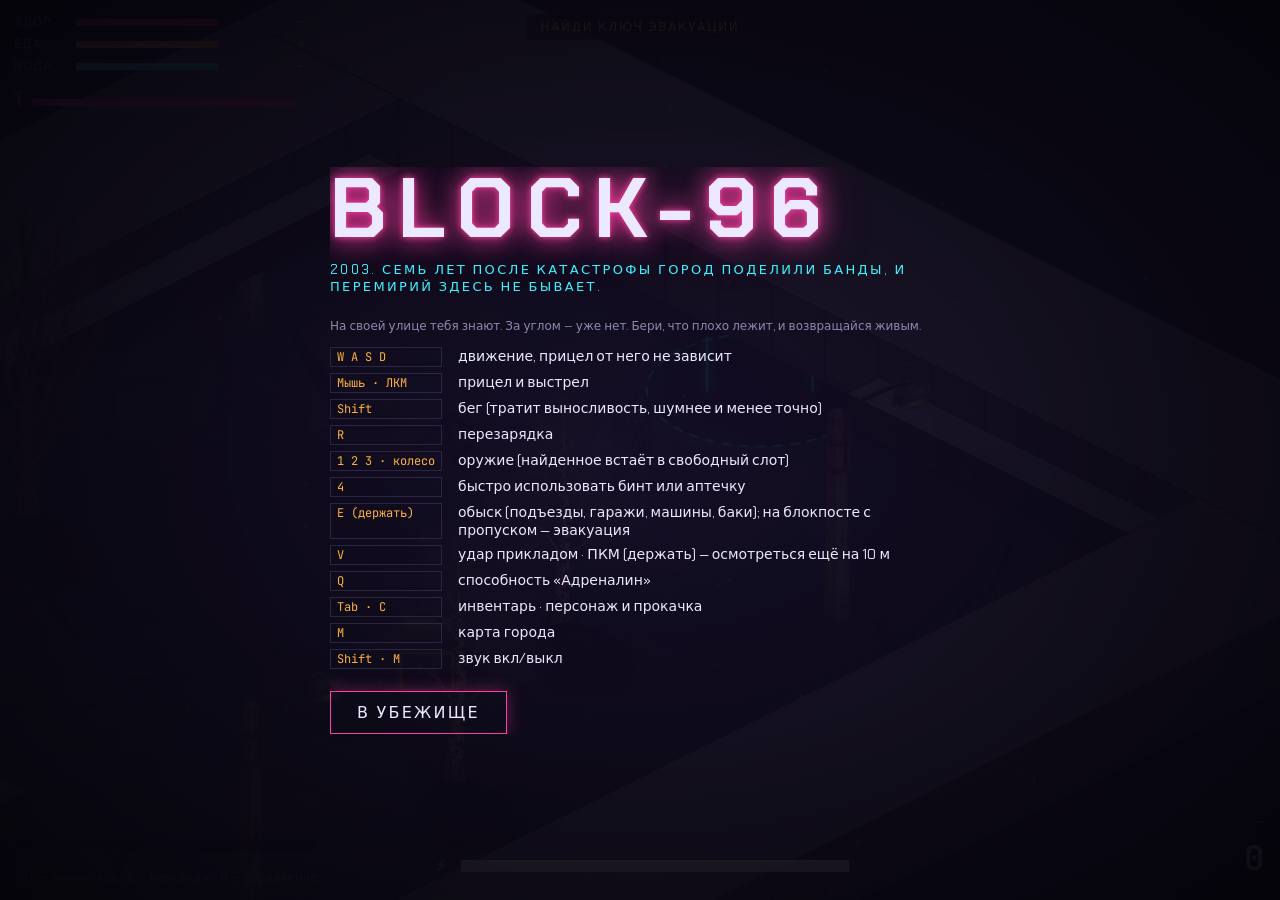
==== index.html @ cabb18a0 "Baseline Block-96 v73 source and handoff" ====
<!doctype html>
<meta charset="utf-8">
<meta name="viewport" content="width=device-width, initial-scale=1">
<title>Block-96</title>
<link rel="preconnect" href="https://fonts.googleapis.com">
<link rel="stylesheet" href="https://fonts.googleapis.com/css2?family=Chakra+Petch:wght@500;600;700&family=JetBrains+Mono:wght@500;700&display=swap">
<style>
  /* Один осознанный тёмный вид: неоновая ночь над ржавым асфальтом. HUD по углам, центр — игра. */
  :root {
    --bg: #07060c; --ink: #ece9ff; --dim: #8f88ad; --line: #2b2442; --panel: rgba(13, 10, 22, 0.94);
    --cyan: #3df2ff; --mag: #ff3ea5; --amber: #ffb23d; --red: #ff4d5e; --green: #b6ff3d;
    --f-display: 'Chakra Petch', 'Segoe UI', system-ui, sans-serif;
    --f-mono: 'JetBrains Mono', ui-monospace, 'Cascadia Mono', Consolas, monospace;
    color-scheme: dark;
  }
  [hidden] { display: none !important; }
  html, body { margin: 0; height: 100%; margin: 0; background: var(--bg); color: var(--ink); overflow: hidden; font-family: var(--f-display); }
  #game { position: fixed; inset: 0; display: block; cursor: none; outline: none; }
  .hud { position: fixed; pointer-events: none; z-index: 2; }
  #vitals { top: calc(14px + env(safe-area-inset-top, 0px)); left: calc(14px + env(safe-area-inset-left, 0px)); width: min(290px, 64vw); display: grid; gap: 6px; }
  .row { display: grid; grid-template-columns: 54px 1fr 78px; align-items: center; gap: 8px; font-size: 12px; letter-spacing: 0.06em; text-transform: uppercase; color: var(--dim); }
  .row span:last-child { font-family: var(--f-mono); text-align: right; color: var(--ink); text-transform: none; letter-spacing: 0; font-variant-numeric: tabular-nums; }
  .bar { height: 7px; background: rgba(255,255,255,0.07); position: relative; overflow: hidden; }
  .bar i { position: absolute; inset: 0 auto 0 0; width: 100%; }
  #hpF { background: var(--red); box-shadow: 0 0 10px var(--red); }
  #stF { background: var(--green); } #fdF { background: var(--amber); } #wtF { background: var(--cyan); } #xpF { background: var(--mag); box-shadow: 0 0 8px var(--mag); }
  .lvl { display: flex; align-items: baseline; gap: 10px; margin-top: 4px; }
  .lvl b { font-size: 22px; color: var(--mag); text-shadow: 0 0 12px rgba(255,62,165,0.6); }
  .lvl small { font-family: var(--f-mono); color: var(--dim); font-size: 11px; }
  #pts { color: var(--amber); font-size: 12px; letter-spacing: 0.05em; }
  #weapon { right: calc(16px + env(safe-area-inset-right, 0px)); bottom: calc(16px + env(safe-area-inset-bottom, 0px)); text-align: right; display: grid; gap: 4px; justify-items: end; }
  #wName { font-size: 15px; letter-spacing: 0.08em; text-transform: uppercase; color: var(--cyan); }
  .ammo { font-family: var(--f-mono); font-variant-numeric: tabular-nums; }
  #wAmmo { font-size: 34px; font-weight: 700; } #wRes { color: var(--dim); font-size: 13px; }
  #wRange { font-family: var(--f-mono); font-size: 11px; color: var(--dim); }
  #slots { display: flex; gap: 6px; margin-top: 6px; flex-wrap: wrap; justify-content: flex-end; }
  .slot { cursor: pointer; font-size: 11px; padding: 4px 8px; border: 1px solid var(--line); color: var(--dim); background: rgba(10,8,18,0.7); }
  .slot b { color: var(--ink); margin-right: 6px; } .slot.on { border-color: var(--cyan); color: var(--ink); box-shadow: 0 0 8px rgba(61,242,255,0.35); } .slot.empty { opacity: 0.5; }
  #status { left: calc(16px + env(safe-area-inset-left, 0px)); bottom: calc(16px + env(safe-area-inset-bottom, 0px)); display: grid; gap: 6px; font-size: 12px; }
  .abil { padding: 6px 10px; border: 1px solid var(--line); color: var(--dim); background: rgba(10,8,18,0.7); letter-spacing: 0.04em; }
  .abil.ready { border-color: var(--amber); color: var(--amber); } .abil.act { border-color: var(--amber); background: rgba(255,178,61,0.18); color: var(--ink); }
  #wgt, #enemies { font-family: var(--f-mono); font-size: 11px; color: var(--dim); } #wgt.warn { color: var(--red); }
  #keys { font-size: 11px; color: var(--dim); letter-spacing: 0.04em; }
  #toasts { top: calc(14px + env(safe-area-inset-top, 0px)); right: calc(16px + env(safe-area-inset-right, 0px)); display: grid; gap: 4px; justify-items: end; max-width: 46vw; }
  .toast { font-size: 13px; padding: 5px 10px; background: rgba(13,10,22,0.85); border-right: 2px solid var(--cyan); animation: tin 0.18s ease-out; }
  .toast.hot { border-color: var(--amber); color: var(--amber); }
  @keyframes tin { from { transform: translateX(10px); opacity: 0; } }
  @media (prefers-reduced-motion: reduce) { .toast { animation: none; } }

  .panel { position: fixed; z-index: 5; top: 50%; left: 50%; transform: translate(-50%, -50%); width: min(560px, calc(100vw - 32px)); max-height: calc(100vh - 80px); overflow: auto;
    background: var(--panel); border: 1px solid var(--line); box-shadow: 0 0 0 1px rgba(61,242,255,0.08), 0 20px 60px rgba(0,0,0,0.6); padding: 18px 20px; cursor: default; }
  .panel h2 { margin: 0 0 12px; font-size: 18px; letter-spacing: 0.12em; text-transform: uppercase; display: flex; justify-content: space-between; align-items: baseline; }
  .panel h2 small { font-size: 11px; color: var(--dim); letter-spacing: 0.04em; text-transform: none; }
  .panel h3 { font-size: 12px; letter-spacing: 0.12em; text-transform: uppercase; color: var(--cyan); margin: 16px 0 6px; display: flex; justify-content: space-between; }
  .panel h3 span { color: var(--amber); letter-spacing: 0.04em; text-transform: none; }
  .panel table { width: 100%; border-collapse: collapse; font-size: 13px; }
  .panel th { text-align: left; font-weight: 500; color: var(--dim); font-size: 11px; letter-spacing: 0.06em; text-transform: uppercase; padding: 4px 6px; border-bottom: 1px solid var(--line); }
  .panel td { padding: 6px; border-bottom: 1px solid rgba(43,36,66,0.6); vertical-align: middle; }
  .panel td small { display: block; color: var(--dim); font-size: 11px; }
  .num { text-align: right; font-family: var(--f-mono); font-variant-numeric: tabular-nums; }
  .act { text-align: right; white-space: nowrap; }
  .k-weapon { color: var(--mag); } .k-ammo { color: var(--ink); } .k-heal { color: var(--red); } .k-food { color: var(--amber); } .k-mat { color: var(--cyan); }
  .muted { color: var(--dim); font-size: 12px; line-height: 1.5; }
  .wl { list-style: none; margin: 0 0 10px; padding: 0; display: grid; gap: 4px; font-size: 13px; }
  .wl b { color: var(--cyan); margin-right: 6px; } .wl span { color: var(--dim); font-family: var(--f-mono); font-size: 11px; }
  .lv { margin: 0; font-family: var(--f-mono); color: var(--mag); }
  dl { display: grid; grid-template-columns: 1fr auto; gap: 4px 12px; font-size: 13px; margin: 0; }
  dt { color: var(--dim); } dd { margin: 0; font-family: var(--f-mono); text-align: right; }
  button { font-family: var(--f-display); font-size: 12px; background: transparent; color: var(--cyan); border: 1px solid var(--cyan); padding: 3px 9px; cursor: pointer; margin-left: 4px; }
  button:hover { background: rgba(61,242,255,0.12); } button:focus-visible { outline: 2px solid var(--amber); outline-offset: 2px; }
  button.ghost { color: var(--dim); border-color: var(--line); }

  .screen { position: fixed; inset: 0; z-index: 10; display: grid; place-items: center; background: radial-gradient(ellipse at center, rgba(20,12,36,0.88), rgba(5,4,10,0.97)); cursor: default; padding: 16px; }
  .card { width: min(620px, 100%); }
  .logo { font-size: clamp(44px, 9vw, 84px); font-weight: 700; letter-spacing: 0.14em; margin: 0; line-height: 1;
    color: var(--ink); text-shadow: 0 0 6px var(--mag), 0 0 24px var(--mag), 0 0 48px rgba(255,62,165,0.5); }
  .tag { color: var(--cyan); letter-spacing: 0.18em; text-transform: uppercase; font-size: 13px; margin: 10px 0 22px; }
  .ctl { display: grid; grid-template-columns: auto 1fr; gap: 6px 16px; font-size: 14px; margin-bottom: 22px; }
  .ctl kbd { font-family: var(--f-mono); font-size: 12px; color: var(--amber); border: 1px solid var(--line); padding: 1px 6px; white-space: nowrap; }
  .big { font-size: 16px; padding: 10px 26px; letter-spacing: 0.14em; text-transform: uppercase; margin: 0; color: var(--ink); border-color: var(--mag); box-shadow: 0 0 16px rgba(255,62,165,0.35); }
  .big:hover { background: rgba(255,62,165,0.15); }
  #dead h2 { font-size: 40px; color: var(--red); letter-spacing: 0.14em; margin: 0 0 8px; text-shadow: 0 0 20px rgba(255,77,94,0.6); }
  #dead p { color: var(--dim); font-family: var(--f-mono); margin: 0 0 20px; }
  #help { z-index: 6; }
  .mobile-note { color: var(--green); font-size: 13px; margin-bottom: 16px; }
  #hotbar { left: 50%; transform: translateX(-50%); bottom: calc(16px + env(safe-area-inset-bottom, 0px)); display: grid; gap: 8px; justify-items: center; width: min(420px, 58vw); }
  #stBar { display: grid; grid-template-columns: 22px 1fr 30px; align-items: center; gap: 8px; width: 100%; color: var(--dim); font-size: 13px; }
  #stBar b { color: var(--green); font-weight: 400; text-align: center; } #stBar .bar { height: 9px; background: rgba(255,255,255,0.1); } #stT { font-family: var(--f-mono); font-size: 11px; text-align: right; }
  #slots { margin: 0; justify-content: center; pointer-events: auto; } .slot { min-width: 74px; min-height: 40px; display: grid; align-content: center; text-align: center; }
  #zone { top: calc(46px + env(safe-area-inset-top, 0px)); left: 50%; transform: translateX(-50%); font-size: 11px; letter-spacing: 0.14em; text-transform: uppercase; color: var(--dim); white-space: nowrap; }
  .touch #hotbar { bottom: calc(150px + env(safe-area-inset-bottom, 0px)); width: min(360px, 40vw); }
  #goal { top: calc(14px + env(safe-area-inset-top, 0px)); left: 50%; transform: translateX(-50%); font-size: 12px; letter-spacing: 0.14em; color: var(--green); background: rgba(10,8,18,0.7); padding: 4px 12px; border: 1px solid var(--line); white-space: nowrap; }
  .screen .card { max-height: calc(100vh - 32px); overflow: auto; }
  #prep .card { width: min(640px, 100%); }
  #prep h3 { font-size: 12px; letter-spacing: 0.12em; text-transform: uppercase; color: var(--cyan); margin: 14px 0 6px; display: flex; justify-content: space-between; }
  #prep h3 span { color: var(--amber); text-transform: none; letter-spacing: 0.04em; }
  #prep table { width: 100%; border-collapse: collapse; font-size: 13px; } #prep td { padding: 5px 6px; border-bottom: 1px solid rgba(43,36,66,0.6); } #prep td small { display: block; color: var(--dim); font-size: 11px; }
  #prep .warn { color: var(--red); font-size: 12px; }
  #prep h2 { margin: 0 0 6px; font-size: 24px; letter-spacing: 0.14em; text-transform: uppercase; }
  #resTitle { color: var(--red); } #resTitle.ok { color: var(--green); text-shadow: 0 0 20px rgba(182,255,61,0.5); }
  #resList h3 { margin: 0 0 4px; font-size: 12px; letter-spacing: .12em; text-transform: uppercase; color: var(--cyan); } #resList p { margin: 0 0 20px; font-size: 13px; }
  .k-attach { color: var(--green); } .k-quest { color: var(--amber); }
  /* сенсорное управление: те же команды, что и у клавиатуры; прицел без цветов дальности */
  #touch { position: fixed; inset: 0; z-index: 4; pointer-events: none; touch-action: none; }
  .stick { position: absolute; bottom: calc(26px + env(safe-area-inset-bottom, 0px)); width: 132px; height: 132px; border-radius: 50%; border: 1px solid rgba(236,233,255,0.28); background: rgba(10,8,18,0.35); pointer-events: auto; touch-action: none; }
  #stickL { left: calc(22px + env(safe-area-inset-left, 0px)); } #stickR { right: calc(22px + env(safe-area-inset-right, 0px)); }
  .stick i { position: absolute; left: 50%; top: 50%; width: 52px; height: 52px; margin: -26px 0 0 -26px; border-radius: 50%; background: rgba(61,242,255,0.22); border: 1px solid var(--cyan); }
  #stickR i { background: rgba(255,62,165,0.2); border-color: var(--mag); }
  #touch button { pointer-events: auto; touch-action: none; margin: 0; background: rgba(10,8,18,0.6); }
  .tbtns { position: absolute; right: calc(168px + env(safe-area-inset-right, 0px)); bottom: calc(30px + env(safe-area-inset-bottom, 0px)); display: grid; gap: 8px; }
  .tbtns button, #tSearch { min-width: 64px; min-height: 44px; font-size: 13px; }
  #tSearch { position: absolute; right: calc(252px + env(safe-area-inset-right, 0px)); bottom: calc(34px + env(safe-area-inset-bottom, 0px)); border-color: var(--amber); color: var(--amber); min-width: 108px; min-height: 64px; border-radius: 32px; font-size: 14px; font-weight: 700; background: rgba(40,26,6,0.7) !important; }
  #tCar { position: absolute; right: calc(252px + env(safe-area-inset-right, 0px)); bottom: calc(110px + env(safe-area-inset-bottom, 0px)); border-color: var(--cyan); color: var(--cyan); min-width: 108px; min-height: 52px; border-radius: 26px; font-size: 13px; font-weight: 700; }
  .tpanels { position: absolute; right: calc(16px + env(safe-area-inset-right, 0px)); top: 86px; display: flex; gap: 8px; }
  .tpanels button { min-height: 40px; }
  .touch .slot { pointer-events: auto; min-height: 30px; min-width: 60px; } .touch #weapon { bottom: calc(170px + env(safe-area-inset-bottom, 0px)); } .touch #keys, .touch #status #wgt, .touch #status .abil { display: none; }
  .touch #weapon { pointer-events: none; } .touch #slots { pointer-events: auto; }
  .mobile-note { color: var(--green); } .touch-only { display: none; } .touch .touch-only { display: block; } .touch .kbd-only { display: none; }
</style>

<canvas id="game" tabindex="0" aria-label="Игровое поле Block-96"></canvas>

<div class="hud" id="vitals">
  <div class="row"><span>Здор.</span><div class="bar"><i id="hpF"></i></div><span id="hpT">–</span></div>
  <div class="row"><span>Еда</span><div class="bar"><i id="fdF"></i></div><span id="fdT">–</span></div>
  <div class="row"><span>Вода</span><div class="bar"><i id="wtF"></i></div><span id="wtT">–</span></div>
  <div class="lvl"><b id="lvl">1</b><div style="flex:1"><div class="bar"><i id="xpF"></i></div></div><small id="xpT"></small></div>
  <div id="pts" hidden></div>
</div>
<div class="hud" id="hotbar"><div id="stBar"><b>⚡</b><div class="bar"><i id="stF"></i></div><span id="stT"></span></div><div id="slots"></div></div>
<div class="hud" id="zone"></div>
<div class="hud" id="weapon">
  <div id="wName">–</div>
  <div class="ammo"><span id="wAmmo">0</span> <span id="wRes"></span></div>
  <div id="wRange"></div>
</div>
<div class="hud" id="status">
  <div class="abil" id="abil"></div>
  <div id="wgt"></div>
  <div id="enemies"></div>
  <div id="keys">Tab — инвентарь · C — персонаж · H — управление</div>
</div>
<div class="hud" id="goal">НАЙДИ КЛЮЧ ЭВАКУАЦИИ</div>
<div class="hud" id="toasts"></div>
<div id="touch" hidden>
  <div class="stick" id="stickL"><i></i></div><div class="stick" id="stickR"><i></i></div>
  <div class="tbtns"><button id="tReload">R</button><button id="tMelee">УДАР</button><button id="tBoost">БУСТ</button></div>
  <button id="tSearch" hidden>E · ДЕЙСТВИЕ</button>
  <button id="tCar" hidden>F · МАШИНА</button>
  <div class="tpanels"><button data-panel="inv">РЮКЗАК</button><button data-panel="char">ПЕРС.</button></div>
</div>

<section class="panel" id="inv" hidden><h2>Инвентарь <small>Tab / Esc — закрыть</small></h2><div id="invBody"></div></section>
<section class="panel" id="char" hidden><h2>Персонаж <small>C / Esc — закрыть</small></h2><div id="charBody"></div></section>

<section class="screen" id="intro">
  <div class="card">
    <h1 class="logo">BLOCK-96</h1>
    <p class="tag">2003. Семь лет после катастрофы город поделили банды, и перемирий здесь не бывает.</p>
    <p class="muted sub">На своей улице тебя знают. За углом — уже нет. Бери, что плохо лежит, и возвращайся живым.</p>
    <p class="mobile-note touch-only">Сенсор: левый стик — ходьба (до упора — бег), правый — прицел и огонь, кнопки справа — перезарядка, удар, буст.</p>
    <div class="ctl">
      <kbd>W A S D</kbd><span>движение, прицел от него не зависит</span>
      <kbd>Мышь · ЛКМ</kbd><span>прицел и выстрел</span>
      <kbd>Shift</kbd><span>бег (тратит выносливость, шумнее и менее точно)</span>
      <kbd>R</kbd><span>перезарядка</span>
      <kbd>1 2 3 · колесо</kbd><span>оружие (найденное встаёт в свободный слот)</span>
      <kbd>4</kbd><span>быстро использовать бинт или аптечку</span>
      <kbd>E (держать)</kbd><span>обыск (подъезды, гаражи, машины, баки); на блокпосте с пропуском — эвакуация</span>
      <kbd>V</kbd><span>удар прикладом · ПКМ (держать) — осмотреться ещё на 10 м</span>
      <kbd>Q</kbd><span>способность «Адреналин»</span>
      <kbd>Tab · C</kbd><span>инвентарь · персонаж и прокачка</span>
      <kbd>M</kbd><span>карта города</span>
      <kbd>Shift · M</kbd><span>звук вкл/выкл</span>
    </div>
    <button class="big" id="start">В убежище</button>
  </div>
</section>
<section class="screen" id="help" hidden>
  <div class="card">
    <div class="ctl">
      <kbd>W A S D</kbd><span>движение</span><kbd>ЛКМ</kbd><span>выстрел</span><kbd>R</kbd><span>перезарядка</span>
      <kbd>1 2 3</kbd><span>оружие</span><kbd>E</kbd><span>обыск (держать)</span><kbd>V</kbd><span>приклад</span><kbd>ПКМ</kbd><span>осмотр (держать)</span>
      <kbd>M</kbd><span>карта города</span><kbd>Shift</kbd><span>бег</span><kbd>Q</kbd><span>Адреналин</span><kbd>Tab · C</kbd><span>инвентарь · персонаж</span><kbd>H</kbd><span>закрыть подсказку</span>
    </div>
    <p class="muted">Прицел — линия до крестика. Дальность и падение урона зависят от оружия: смотри «эфф.» и «предел» в углу экрана. Стой на месте и не спамь, чтобы разброс был меньше.</p>
  </div>
</section>
<section class="screen" id="gang" hidden>
  <div class="card">
    <h2>С кем идёшь в рейд</h2>
    <p class="muted">Банда определяет район появления, одежду, оружие и то, кто тебе враждебен. Рейд начинается в 00:00: ночь, все банды на улицах.</p>
    <div id="gangPick"></div>
    <p style="margin-top:16px"><button class="big" id="gangGo">В рейд · 00:00</button> <button class="ghost" id="gangBack">Назад</button></p>
  </div>
</section>
<section class="screen" id="prep" hidden>
  <div class="card">
    <h2>Склад</h2>
    <p class="muted">Выбери, что взять в рейд (Esc — закрыть). Склад постоянный: то, что лежит в убежище, остаётся твоим даже после смерти. Погибнешь в рейде — потеряешь только то, что взял с собой и нашёл. Вернёшься через ворота эвакуации — добыча уйдёт на склад. В рейд — калитка на севере участка.</p>
    <div id="prepBody"></div>
    <p style="margin-top:16px"><button class="big" id="go">Закрыть склад</button></p>
  </div>
</section>
<section class="screen" id="dead" hidden>
  <div class="card">
    <h2 id="resTitle">Ты погиб</h2>
    <p id="deadStats"></p>
    <div id="resList"></div>
    <button class="big" id="restart">В убежище</button>
  </div>
</section>

<script>window.B96_ASSET_BASE = "assets/";</script>
<script src="config.js"></script>
<script src="modules/vehicles-phys.js"></script>
<script src="modules/vehicles-draw.js"></script>
<script src="world15.js"></script>
<script src="road_network.js"></script>
<script src="modules/bridges-data.js"></script>
<script src="modules/bridges.js"></script>
<script src="nav.js"></script>
<script src="modules/interiors_sim.js"></script>
<script src="sim.js"></script>
<script src="behavior/factions.js"></script>
<script src="enemies.js"></script>
<script src="player.js"></script>
<script src="hud.js"></script>
<script src="feel.js"></script>
<script src="threat.js"></script>
<script src="modules/vision.js"></script>
<script src="behavior/extras.js"></script>
<script src="modules/vehicle-view.js"></script>
<script src="modules/characters.js"></script>
<script src="modules/graffiti.js"></script>
<script src="modules/interiors.js"></script>
<script src="modules/start.js"></script>
<script src="modules/map.js"></script>
<script src="modules/shop.js"></script>
<script src="game.js"></script>
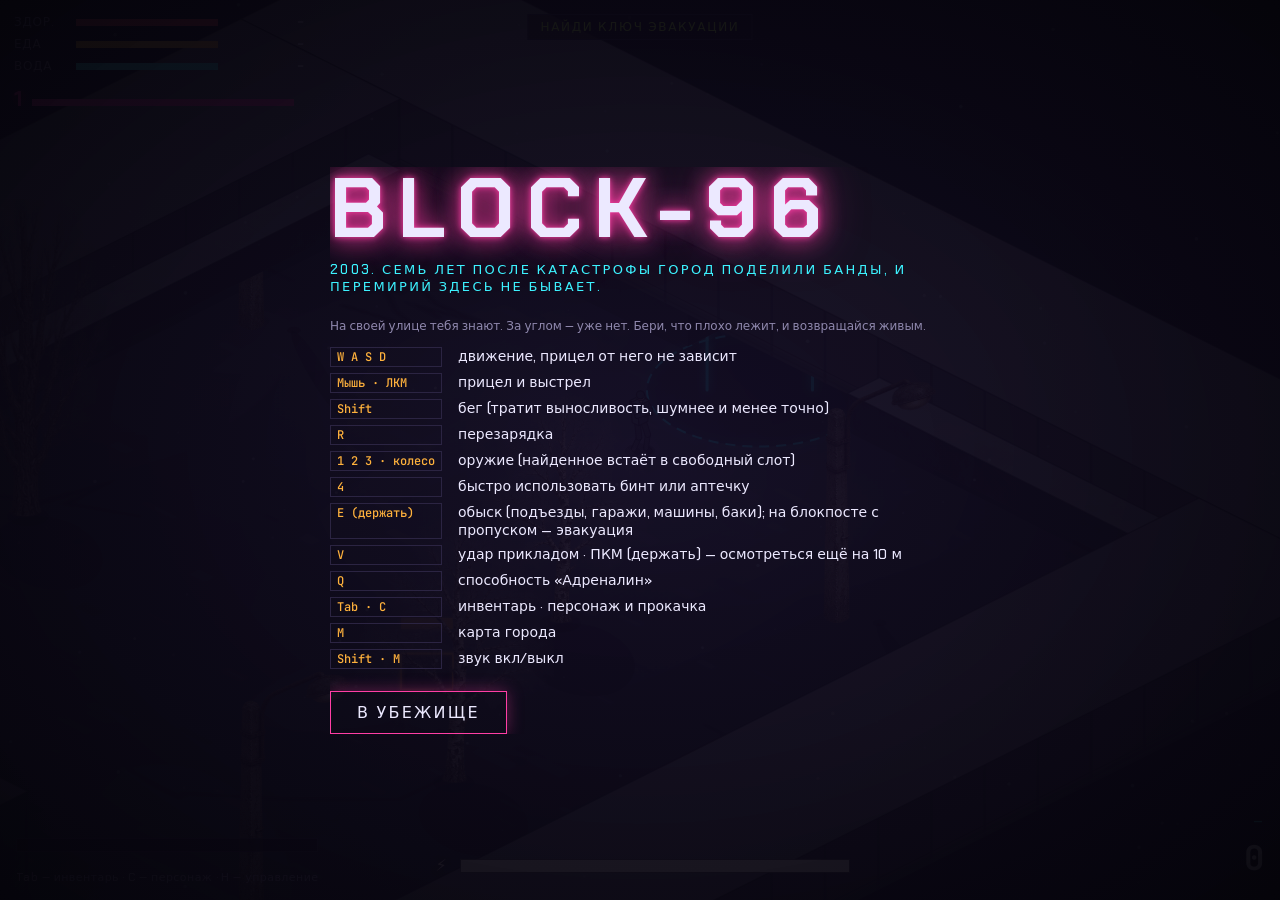
==== commit ef432418: "Release v79: save layer, safe DOM, bridges, forced entry, tests - v74: raid groups have at most 3 me" ====
--- a/index.html
+++ b/index.html
@@ -2,8 +2,7 @@
 <meta charset="utf-8">
 <meta name="viewport" content="width=device-width, initial-scale=1">
 <title>Block-96</title>
-<link rel="preconnect" href="https://fonts.googleapis.com">
-<link rel="stylesheet" href="https://fonts.googleapis.com/css2?family=Chakra+Petch:wght@500;600;700&family=JetBrains+Mono:wght@500;700&display=swap">
+<link rel="stylesheet" href="assets/fonts/fonts.css">
 <style>
   /* Один осознанный тёмный вид: неоновая ночь над ржавым асфальтом. HUD по углам, центр — игра. */
   :root {
@@ -180,7 +179,7 @@
   <div class="card">
     <div class="ctl">
       <kbd>W A S D</kbd><span>движение</span><kbd>ЛКМ</kbd><span>выстрел</span><kbd>R</kbd><span>перезарядка</span>
-      <kbd>1 2 3</kbd><span>оружие</span><kbd>E</kbd><span>обыск (держать)</span><kbd>V</kbd><span>приклад</span><kbd>ПКМ</kbd><span>осмотр (держать)</span>
+      <kbd>1 2 3</kbd><span>оружие</span><kbd>E</kbd><span>обыск, взлом запертой двери или ворот (держать, шумно)</span><kbd>V</kbd><span>приклад</span><kbd>ПКМ</kbd><span>осмотр (держать)</span>
       <kbd>M</kbd><span>карта города</span><kbd>Shift</kbd><span>бег</span><kbd>Q</kbd><span>Адреналин</span><kbd>Tab · C</kbd><span>инвентарь · персонаж</span><kbd>H</kbd><span>закрыть подсказку</span>
     </div>
     <p class="muted">Прицел — линия до крестика. Дальность и падение урона зависят от оружия: смотри «эфф.» и «предел» в углу экрана. Стой на месте и не спамь, чтобы разброс был меньше.</p>
@@ -213,6 +212,7 @@
 
 <script>window.B96_ASSET_BASE = "assets/";</script>
 <script src="config.js"></script>
+<script src="modules/dom.js"></script>
 <script src="modules/vehicles-phys.js"></script>
 <script src="modules/vehicles-draw.js"></script>
 <script src="world15.js"></script>
@@ -237,4 +237,5 @@
 <script src="modules/start.js"></script>
 <script src="modules/map.js"></script>
 <script src="modules/shop.js"></script>
+<script src="modules/save.js"></script>
 <script src="game.js"></script>
--- a/assets/fonts/fonts.css
+++ b/assets/fonts/fonts.css
@@ -0,0 +1,8 @@
+/* Self-hosted fonts (SIL OFL 1.1, see OFL-*.txt). No third-party requests. Chakra Petch has no Cyrillic: falls back to the system UI font. */
+@font-face{font-family:'Chakra Petch';font-style:normal;font-weight:500;font-display:swap;src:url(chakra-petch-latin-500-normal.woff2) format('woff2');unicode-range:U+0000-00FF,U+0131,U+0152-0153,U+02BB-02BC,U+02C6,U+02DA,U+02DC,U+0304,U+0308,U+0329,U+2000-206F,U+20AC,U+2122,U+2191,U+2193,U+2212,U+2215,U+FEFF,U+FFFD}
+@font-face{font-family:'Chakra Petch';font-style:normal;font-weight:600;font-display:swap;src:url(chakra-petch-latin-600-normal.woff2) format('woff2');unicode-range:U+0000-00FF,U+0131,U+0152-0153,U+02BB-02BC,U+02C6,U+02DA,U+02DC,U+0304,U+0308,U+0329,U+2000-206F,U+20AC,U+2122,U+2191,U+2193,U+2212,U+2215,U+FEFF,U+FFFD}
+@font-face{font-family:'Chakra Petch';font-style:normal;font-weight:700;font-display:swap;src:url(chakra-petch-latin-700-normal.woff2) format('woff2');unicode-range:U+0000-00FF,U+0131,U+0152-0153,U+02BB-02BC,U+02C6,U+02DA,U+02DC,U+0304,U+0308,U+0329,U+2000-206F,U+20AC,U+2122,U+2191,U+2193,U+2212,U+2215,U+FEFF,U+FFFD}
+@font-face{font-family:'JetBrains Mono';font-style:normal;font-weight:500;font-display:swap;src:url(jetbrains-mono-latin-500-normal.woff2) format('woff2');unicode-range:U+0000-00FF,U+0131,U+0152-0153,U+02BB-02BC,U+02C6,U+02DA,U+02DC,U+0304,U+0308,U+0329,U+2000-206F,U+20AC,U+2122,U+2191,U+2193,U+2212,U+2215,U+FEFF,U+FFFD}
+@font-face{font-family:'JetBrains Mono';font-style:normal;font-weight:500;font-display:swap;src:url(jetbrains-mono-cyrillic-500-normal.woff2) format('woff2');unicode-range:U+0301,U+0400-045F,U+0490-0491,U+04B0-04B1,U+2116}
+@font-face{font-family:'JetBrains Mono';font-style:normal;font-weight:700;font-display:swap;src:url(jetbrains-mono-latin-700-normal.woff2) format('woff2');unicode-range:U+0000-00FF,U+0131,U+0152-0153,U+02BB-02BC,U+02C6,U+02DA,U+02DC,U+0304,U+0308,U+0329,U+2000-206F,U+20AC,U+2122,U+2191,U+2193,U+2212,U+2215,U+FEFF,U+FFFD}
+@font-face{font-family:'JetBrains Mono';font-style:normal;font-weight:700;font-display:swap;src:url(jetbrains-mono-cyrillic-700-normal.woff2) format('woff2');unicode-range:U+0301,U+0400-045F,U+0490-0491,U+04B0-04B1,U+2116}
